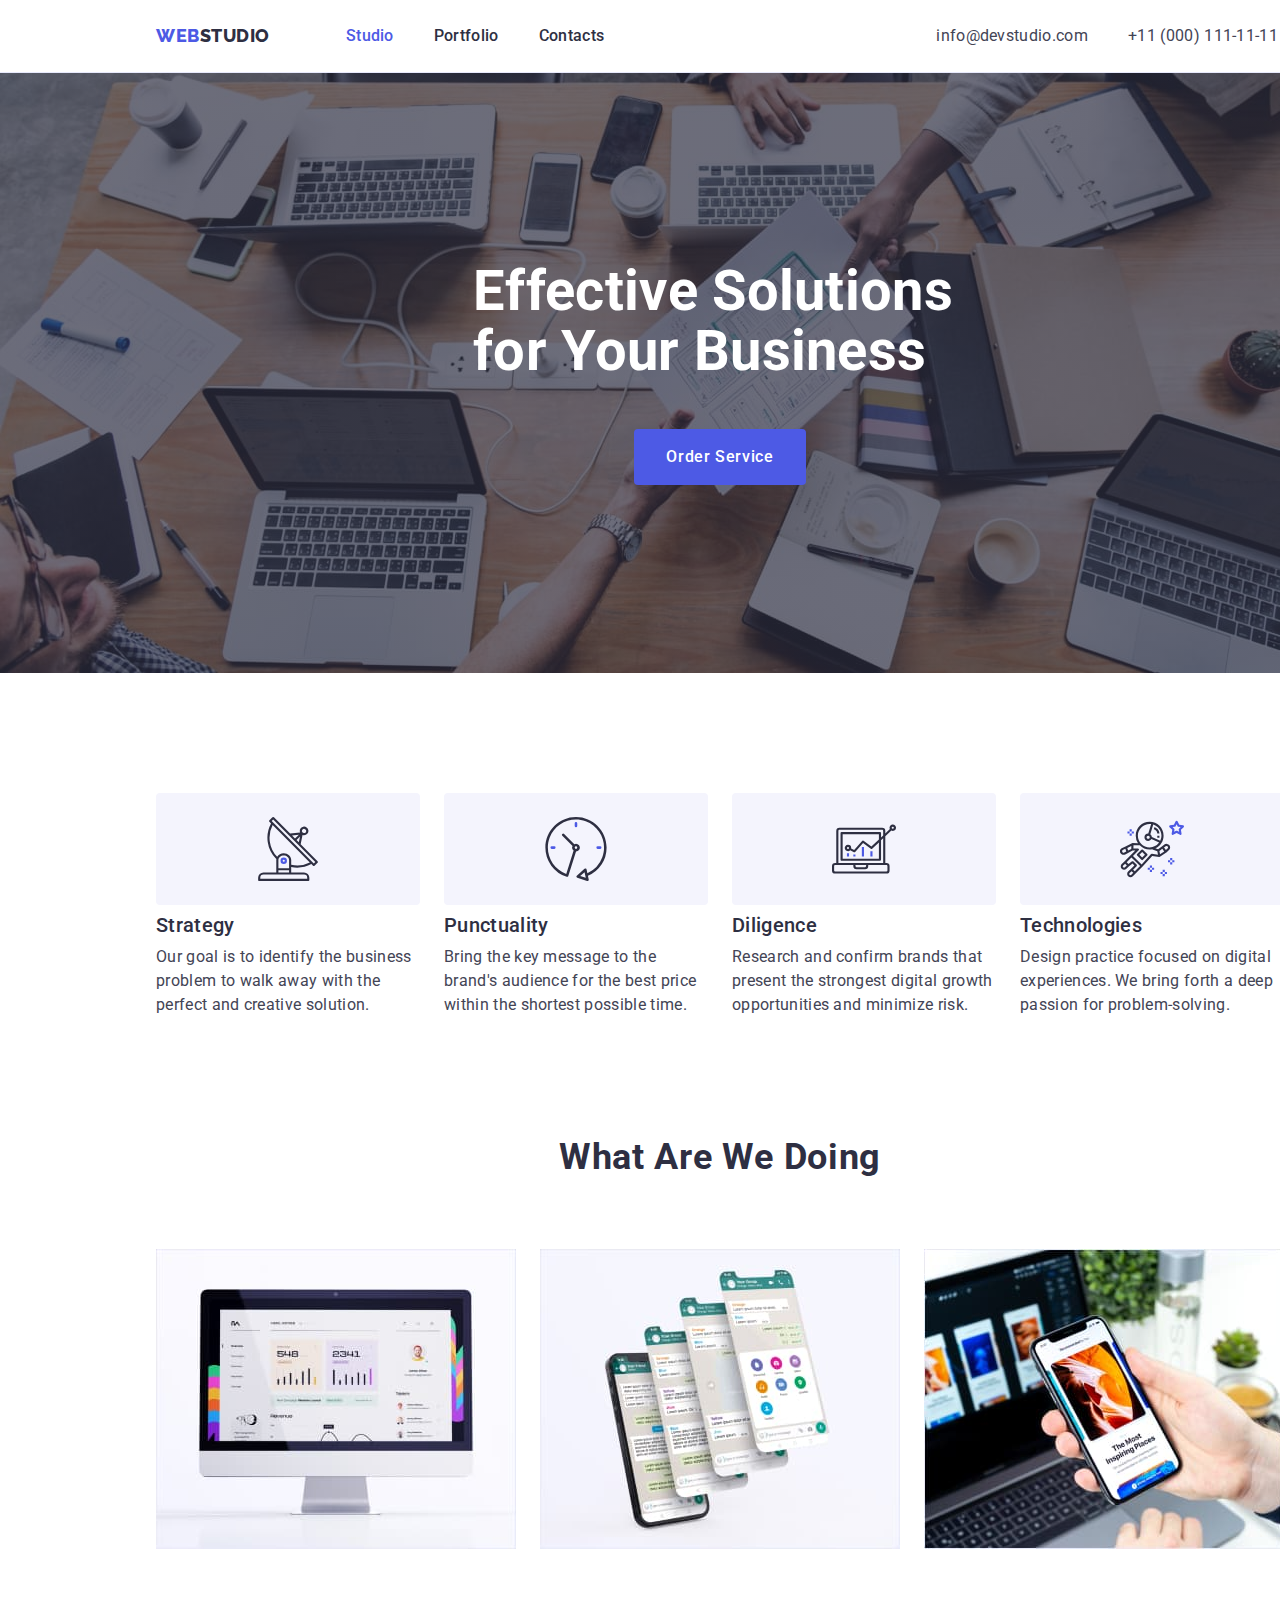
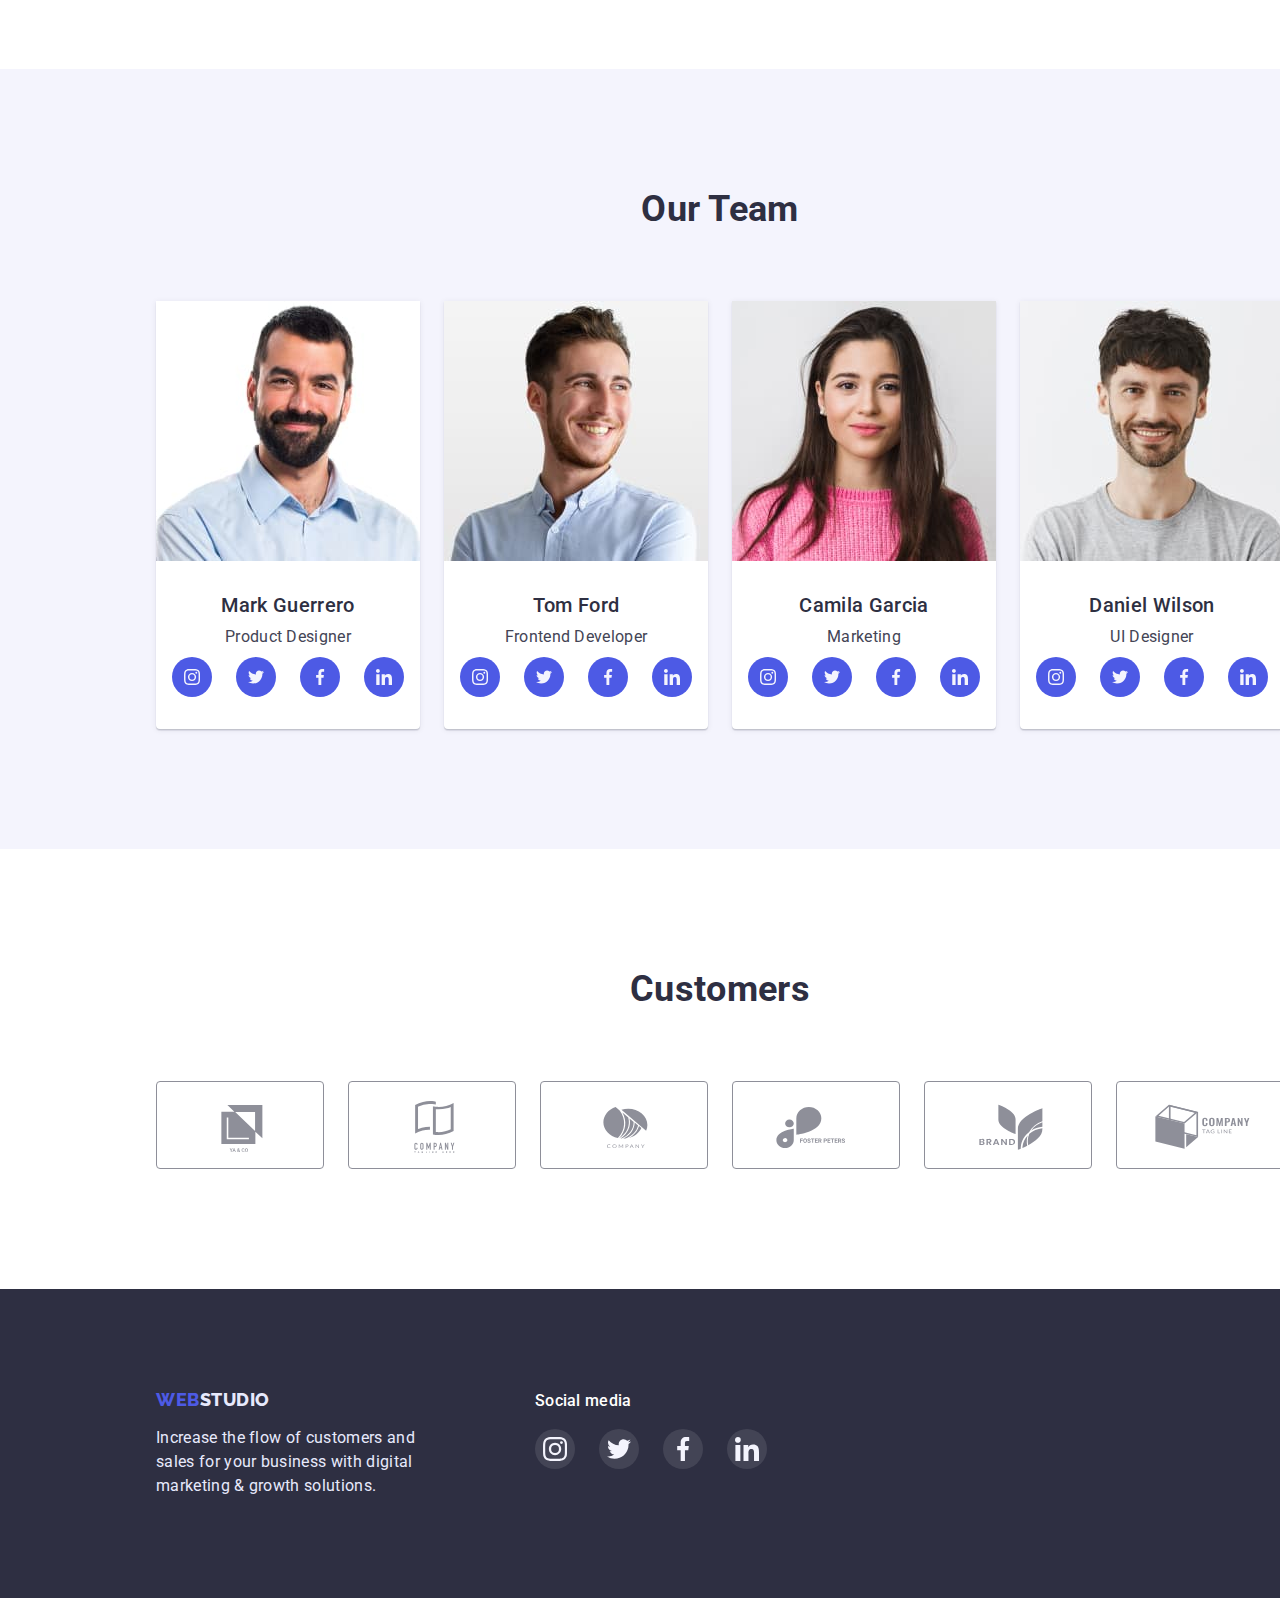
==== index.html @ d39ab7a0 "Initial commit" ====
<!DOCTYPE html>
<html lang="en">
  <head>
    <meta charset="UTF-8" />
    <meta http-equiv="X-UA-Compatible" content="IE=edge" />
    <meta name="viewport" content="width=device-width, initial-scale=1.0" />
    <!-- Normalizer -->
    <link
      rel="stylesheet"
      href="https://cdn.jsdelivr.net/npm/modern-normalize@1.1.0/modern-normalize.min.css"
    />
    <!-- Fonts -->
    <link rel="preconnect" href="https://fonts.googleapis.com" />
    <link rel="preconnect" href="https://fonts.gstatic.com" crossorigin />
    <link
      href="https://fonts.googleapis.com/css2?family=Raleway:wght@800&family=Roboto:wght@400;500;700;900&display=swap"
      rel="stylesheet"
    />
    <title>Web Studio</title>
    <!-- Custom styles -->
    <link rel="stylesheet" href="./css/styles.css" />
  </head>
  <body>
    <!-- Header Section -->
    <header class="header">
      <div class="header-container container">
        <nav class="header-nav">
          <a class="header-logo-link link" href="./index.html">
            <span class="logo-part">Web</span>Studio
          </a>
          <ul class="header-list list">
            <li class="header-item">
              <a class="header-link-1 link" href="./index.html">Studio</a>
            </li>
            <li class="header-item">
              <a class="header-link link" href="./portfolio.html">Portfolio</a>
            </li>
            <li class="header-item">
              <a class="header-link link" href="#">Contacts</a>
            </li>
          </ul>
        </nav>
        <address>
          <ul class="address-list list">
            <li>
              <a class="header-contact link" href="mailto:info@devstudio.com"
                >info@devstudio.com</a
              >
            </li>
            <li>
              <a class="header-contact-1 link" href="tel:++110001111111"
                >+11 (000) 111-11-11</a
              >
            </li>
          </ul>
        </address>
      </div>
    </header>
    <main>
      <!-- Hero Section -->
      <section class="hero-section">
        <div class="container">
          <h1 class="hero-title">Effective Solutions for Your Business</h1>
          <button class="hero-button" type="button">Order Service</button>
        </div>
      </section>
      <!-- Our advantages Section -->
      <section class="features-section section">
        <div class="features-container container">
          <h2 class="visually-hidden">Our Features</h2>
          <ul class="features-list list">
            <li class="list-item">
              <div class="features-icons-item">
                <svg class="features-icon" width="64" height="64">
                  <use href="./images/icons/icons.svg#antenna"></use>
                </svg>
              </div>
              <h3 class="features-title">Strategy</h3>
              <p class="features-desc">
                Our goal is to identify the business problem to walk away with
                the perfect and creative solution.
              </p>
            </li>
            <li class="list-item">
              <div class="features-icons-item">
                <svg class="features-icon" width="64" height="64">
                  <use href="./images/icons/icons.svg#clock"></use>
                </svg>
              </div>
              <h3 class="features-title">Punctuality</h3>
              <p class="features-desc">
                Bring the key message to the brand's audience for the best price
                within the shortest possible time.
              </p>
            </li>
            <li class="list-item">
              <div class="features-icons-item">
                <svg class="features-icon" width="64" height="64">
                  <use href="./images/icons/icons.svg#diagram"></use>
                </svg>
              </div>
              <h3 class="features-title">Diligence</h3>
              <p class="features-desc">
                Research and confirm brands that present the strongest digital
                growth opportunities and minimize risk.
              </p>
            </li>
            <li class="list-item">
              <div class="features-icons-item">
                <svg class="features-icon" width="64" height="64">
                  <use href="./images/icons/icons.svg#astronaut"></use>
                </svg>
              </div>
              <h3 class="features-title">Technologies</h3>
              <p class="features-desc">
                Design practice focused on digital experiences. We bring forth a
                deep passion for problem-solving.
              </p>
            </li>
          </ul>
        </div>
      </section>
      <!-- Our work Section -->
      <section class="work-section section">
        <div class="work-container container">
          <h2 class="work-section-title">What are we doing</h2>
          <ul class="work-list list">
            <li class="work-item">
              <img
                class="work-item-img"
                src="./images/index/ourwork/img1.jpg"
                alt="Computer"
                width="360"
                height="300"
              />
            </li>
            <li class="work-item">
              <img
                class="work-item-img"
                src="./images/index/ourwork/img2.jpg"
                alt="Opened WhatsApp"
                width="360"
                height="300"
              />
            </li>
            <li class="work-item">
              <img
                class="work-item-img"
                src="./images/index/ourwork/img3.jpg"
                alt="Smartphone"
                width="360"
                height="300"
              />
            </li>
          </ul>
        </div>
      </section>
      <!-- Our Team Section -->
      <section class="team-section section">
        <div class="team-container container">
          <h2 class="team-section-title">Our Team</h2>
          <ul class="team-list list">
            <li class="team-item">
              <img
                class="team-item-img"
                src="./images/index/ourteam/img1.jpg"
                alt="Mark Guerrero - Product Designer"
                width="264"
                height="260"
              />
              <h3 class="team-item-name">Mark Guerrero</h3>
              <p class="team-item-desc">Product Designer</p>
              <ul class="socials-list list">
                <li class="socials-item">
                  <a
                    class="socials-link link"
                    href="https://instagram.com"
                    target="_blank"
                    rel="noopener noreferrer"
                    aria-label="Instagram link"
                  >
                    <svg class="social-icon" width="16" height="16">
                      <use href="./images/icons/icons.svg#instagram"></use>
                    </svg>
                  </a>
                </li>
                <li class="socials-item">
                  <a
                    class="socials-link link"
                    href="https://twitter.com"
                    target="_blank"
                    rel="noopener noreferrer"
                    aria-label="Twitter link"
                  >
                    <svg class="socias-icon" width="16" height="16">
                      <use href="./images/icons/icons.svg#twitter"></use>
                    </svg>
                  </a>
                </li>
                <li class="socials-item">
                  <a
                    class="socials-link link"
                    href="https://facebook.com"
                    target="_blank"
                    rel="noopener noreferrer"
                    aria-label="Facebook link"
                  >
                    <svg class="social-icon" width="16" height="16">
                      <use href="./images/icons/icons.svg#facebook"></use>
                    </svg>
                  </a>
                </li>
                <li class="socials-item">
                  <a
                    class="socials-link link"
                    href="https://linkedin.com"
                    target="_blank"
                    rel="noopener noreferrer"
                    aria-label="Linkedin link"
                  >
                    <svg class="social-icon" width="16" height="16">
                      <use href="./images/icons/icons.svg#linkedin"></use>
                    </svg>
                  </a>
                </li>
              </ul>
            </li>
            <li class="team-item">
              <img
                class="team-item-img"
                src="./images/index/ourteam/img2.jpg"
                alt="Tom Ford - Frontend Developer"
                width="264"
                height="260"
              />
              <h3 class="team-item-name">Tom Ford</h3>
              <p class="team-item-desc">Frontend Developer</p>
              <ul class="socials-list list">
                <li class="socials-item">
                  <a
                    class="socials-link link"
                    href="https://instagram.com"
                    target="_blank"
                    rel="noopener noreferrer"
                    aria-label="Instagram link"
                  >
                    <svg class="social-icon" width="16" height="16">
                      <use href="./images/icons/icons.svg#instagram"></use>
                    </svg>
                  </a>
                </li>
                <li class="socials-item">
                  <a
                    class="socials-link link"
                    href="https://twitter.com"
                    target="_blank"
                    rel="noopener noreferrer"
                    aria-label="Twitter link"
                  >
                    <svg class="socias-icon" width="16" height="16">
                      <use href="./images/icons/icons.svg#twitter"></use>
                    </svg>
                  </a>
                </li>
                <li class="socials-item">
                  <a
                    class="socials-link link"
                    href="https://facebook.com"
                    target="_blank"
                    rel="noopener noreferrer"
                    aria-label="Facebook link"
                  >
                    <svg class="social-icon" width="16" height="16">
                      <use href="./images/icons/icons.svg#facebook"></use>
                    </svg>
                  </a>
                </li>
                <li class="socials-item">
                  <a
                    class="socials-link link"
                    href="https://linkedin.com"
                    target="_blank"
                    rel="noopener noreferrer"
                    aria-label="Linkedin link"
                  >
                    <svg class="social-icon" width="16" height="16">
                      <use href="./images/icons/icons.svg#linkedin"></use>
                    </svg>
                  </a>
                </li>
              </ul>
            </li>
            <li class="team-item">
              <img
                class="team-item-img"
                src="./images/index/ourteam/img3.jpg"
                alt="Camila Garcia - Marketing"
                width="264"
                height="260"
              />
              <h3 class="team-item-name">Camila Garcia</h3>
              <p class="team-item-desc">Marketing</p>
              <ul class="socials-list list">
                <li class="socials-item">
                  <a
                    class="socials-link link"
                    href="https://instagram.com"
                    target="_blank"
                    rel="noopener noreferrer"
                    aria-label="Instagram link"
                  >
                    <svg class="social-icon" width="16" height="16">
                      <use href="./images/icons/icons.svg#instagram"></use>
                    </svg>
                  </a>
                </li>
                <li class="socials-item">
                  <a
                    class="socials-link link"
                    href="https://twitter.com"
                    target="_blank"
                    rel="noopener noreferrer"
                    aria-label="Twitter link"
                  >
                    <svg class="socias-icon" width="16" height="16">
                      <use href="./images/icons/icons.svg#twitter"></use>
                    </svg>
                  </a>
                </li>
                <li class="socials-item">
                  <a
                    class="socials-link link"
                    href="https://facebook.com"
                    target="_blank"
                    rel="noopener noreferrer"
                    aria-label="Facebook link"
                  >
                    <svg class="social-icon" width="16" height="16">
                      <use href="./images/icons/icons.svg#facebook"></use>
                    </svg>
                  </a>
                </li>
                <li class="socials-item">
                  <a
                    class="socials-link link"
                    href="https://linkedin.com"
                    target="_blank"
                    rel="noopener noreferrer"
                    aria-label="Linkedin link"
                  >
                    <svg class="social-icon" width="16" height="16">
                      <use href="./images/icons/icons.svg#linkedin"></use>
                    </svg>
                  </a>
                </li>
              </ul>
            </li>
            <li class="team-item">
              <img
                class="team-item-img"
                src="./images/index/ourteam/img4.jpg"
                alt="Daniel Wilson - UI Designer"
                width="264"
                height="260"
              />
              <h3 class="team-item-name">Daniel Wilson</h3>
              <p class="team-item-desc">UI Designer</p>
              <ul class="socials-list list">
                <li class="socials-item">
                  <a
                    class="socials-link link"
                    href="https://instagram.com"
                    target="_blank"
                    rel="noopener noreferrer"
                    aria-label="Instagram link"
                  >
                    <svg class="social-icon" width="16" height="16">
                      <use href="./images/icons/icons.svg#instagram"></use>
                    </svg>
                  </a>
                </li>
                <li class="socials-item">
                  <a
                    class="socials-link link"
                    href="https://twitter.com"
                    target="_blank"
                    rel="noopener noreferrer"
                    aria-label="Twitter link"
                  >
                    <svg class="socias-icon" width="16" height="16">
                      <use href="./images/icons/icons.svg#twitter"></use>
                    </svg>
                  </a>
                </li>
                <li class="socials-item">
                  <a
                    class="socials-link link"
                    href="https://facebook.com"
                    target="_blank"
                    rel="noopener noreferrer"
                    aria-label="Facebook link"
                  >
                    <svg class="social-icon" width="16" height="16">
                      <use href="./images/icons/icons.svg#facebook"></use>
                    </svg>
                  </a>
                </li>
                <li class="socials-item">
                  <a
                    class="socials-link link"
                    href="https://linkedin.com"
                    target="_blank"
                    rel="noopener noreferrer"
                    aria-label="Linkedin link"
                  >
                    <svg class="social-icon" width="16" height="16">
                      <use href="./images/icons/icons.svg#linkedin"></use>
                    </svg>
                  </a>
                </li>
              </ul>
            </li>
          </ul>
        </div>
      </section>
      <!-- Our Customers -->
      <section class="customer-section section">
        <h2 class="customer-section-title">Customers</h2>
        <ul class="customer-list list">
          <li class="customer-item">
            <a class="customer-link link" href="./portfolio.html">
              <svg class="customer-icon" width="104" height="56">
                <use href="./images/icons/icons.svg#company1"></use>
              </svg>
            </a>
          </li>
          <li class="customer-item">
            <a class="customer-link link" href="">
              <svg class="customer-icon" width="104" height="56">
                <use href="./images/icons/icons.svg#company2"></use>
              </svg>
            </a>
          </li>
          <li class="customer-item">
            <a class="customer-link link" href="">
              <svg class="customer-icon" width="104" height="56">
                <use href="./images/icons/icons.svg#company3"></use>
              </svg>
            </a>
          </li>
          <li class="customer-item">
            <a class="customer-link link" href="">
              <svg class="customer-icon" width="104" height="56">
                <use href="./images/icons/icons.svg#company4"></use>
              </svg>
            </a>
          </li>
          <li class="customer-item">
            <a class="customer-link link" href="">
              <svg class="customer-icon" width="104" height="56">
                <use href="./images/icons/icons.svg#company5"></use>
              </svg>
            </a>
          </li>
          <li class="customer-item">
            <a class="customer-link link" href="">
              <svg class="customer-icon" width="104" height="56">
                <use href="./images/icons/icons.svg#company6"></use>
              </svg>
            </a>
          </li>
        </ul>
      </section>
    </main>
    <!-- Footer Section -->
    <footer class="footer">
      <div class="footer-container container">
        <div class="footer-left">
          <a class="footer-logo-link link" href="./index.html"
            ><span class="logo-part-1">Web</span>Studio</a
          >
          <p class="footer-desc">
            Increase the flow of customers and <br />
            sales for your business with digital <br />
            marketing & growth solutions.
          </p>
        </div>
        <div class="footer-right">
          <p class="right-title">Social media</p>
          <ul class="footer-list list">
            <li class="footer-item">
              <a
                class="footer-link link"
                href="https://instagram.com"
                target="_blank"
                rel="noopener noreferrer"
                aria-label="Instagram link"
              >
                <svg class="footer-icon" width="24" height="24">
                  <use href="./images/icons/icons.svg#instagram"></use>
                </svg>
              </a>
            </li>
            <li class="footer-item">
              <a
                class="footer-link link"
                href="https://twitter.com"
                target="_blank"
                rel="noopener noreferrer"
                aria-label="Twitter link"
              >
                <svg class="footer-icon" width="24" height="24">
                  <use href="./images/icons/icons.svg#twitter"></use>
                </svg>
              </a>
            </li>
            <li class="footer-item">
              <a
                class="footer-link link"
                href="https://facebook.com"
                target="_blank"
                rel="noopener noreferrer"
                aria-label="Facebook link"
              >
                <svg class="footer-icon" width="24" height="24">
                  <use href="./images/icons/icons.svg#facebook"></use>
                </svg>
              </a>
            </li>
            <li class="footer-item">
              <a
                class="footer-link link"
                href="https://linkedin.com"
                target="_blank"
                rel="noopener noreferrer"
                aria-label="Linkedin link"
              >
                <svg class="footer-icon" width="24" height="24">
                  <use href="./images/icons/icons.svg#linkedin"></use>
                </svg>
              </a>
            </li>
          </ul>
        </div>
      </div>
    </footer>
  </body>
</html>
---- css/styles.css ----
:root {
  /* Fonts */
  --primary-fonts: "Roboto";
  --secondary-fonts: "Raleway";
  /* Text colors */
  --primary-txt-cl: #2e2f42;
  --secondary-txt-cl: #434455;
  --accent-txt-cl: #4d5ae5;
  --light-txt-cl: #ffffff;
  --third-txt-cl: #e7e9fc;
  --hover-txt-cl: #404bbf;

  /* BG colors */
  --primary-bg-cl: #2e2f42;
  --accent-bg-cl: #404bbf;
  --secondary-bg-cl: #f4f4fd;
  --light-bg-cl: #ffffff;
  --third-bg-cl: #e7e9fc;
  --btn-bg-cl: #4d5ae5;
  --hero-bg-cl: rgba(46, 47, 66, 0.7);
  --company-bg-cl: #e5e5e5;
  --foot-soc-cl: rgba(255, 255, 255, 0.1);
  /* Others */
  --company-fl-cl: #8e8f99;
  --footer-bg-hov-cl: #31d0aa;
}

h1,
h2,
h3,
h4,
h5,
h6,
p {
  margin: 0;
}

/* Container */
.container {
  width: 1158px;
  padding-left: 15px;
  padding-right: 15px;
  margin-left: auto;
  margin-right: auto;
}

body {
  font-family: "Roboto", sans-serif;
  font-size: 16px;
  line-height: calc(24 / 16);
  letter-spacing: 0.02em;
  color: var(--primary-txt-cl);
  width: 1440px;
  margin-left: auto;
  margin-right: auto;
}

img {
  display: block;
}

button {
  cursor: pointer;
}
/* Reset Link Styles */
.link {
  text-decoration: none;
  font-style: normal;
  color: currentColor;
  display: block;
}
/* Reset List Styles */
.list {
  list-style-type: none;
  margin: 0;
  padding: 0;
}
/* Section */
.section {
  padding-top: 120px;
  padding-bottom: 120px;
}
.visually-hidden {
  position: absolute;
  width: 1px;
  height: 1px;
  margin: -1px;
  border: 0;
  padding: 0;

  white-space: nowrap;
  clip-path: inset(100%);
  clip: rect(0 0 0 0);
  overflow: hidden;
}
/* Header */
.header {
  border-bottom: 1px solid #e7e9fc;
  padding-top: 24px;
  padding-bottom: 24px;
}
.header-nav {
  display: flex;
  margin-right: 332px;
}
.header-logo-link {
  font-family: "Raleway";
  font-weight: 800;
  font-size: 18px;
  line-height: calc(24 / 18);
  letter-spacing: 0.03em;
  text-transform: uppercase;
  margin-right: 76px;
}
.logo-part {
  color: var(--accent-txt-cl);
}
.header-list {
  display: flex;
  gap: 40px;
}
.header-item {
}
.header-link {
  font-weight: 500;
  color: var(--primary-txt-cl);
}
.header-link-1 {
  font-weight: 500;
  color: var(--accent-txt-cl);
}
.header-link:hover,
.header-link:focus,
.header-link-1:hover,
.header-link-1:focus {
  color: var(--hover-txt-cl);
}
.header-link,
.header-link-1,
.header-contact,
.header-contact-1 {
  display: block;
}
.address-list {
  display: flex;
  gap: 40px;
}
.header-contact {
  color: var(--secondary-txt-cl);
}
.header-contact-1 {
  color: var(--secondary-txt-cl);
}
.header-contact:hover,
.header-contact:focus,
.header-contact-1:hover,
.header-contact-1:focus {
  color: var(--accent-bg-cl);
}

.header-container {
  display: flex;
  align-items: center;
}

/* Hero */
.hero-section {
  color: var(--light-txt-cl);
  padding-bottom: 188px;
  padding-top: 188px;
  max-width: 1440px;
  height: 600px;
  margin-left: auto;
  margin-right: auto;
  background-image: linear-gradient(
      to right,
      rgba(46, 47, 66, 0.7),
      rgba(46, 47, 66, 0.7)
    ),
    url(../images/index/hero/hero-bcg1.jpg);
  background-color: var(--primary-bg-cl);
  background-position: center;
  background-size: cover;
  background-repeat: no-repeat;
}

.hero-title {
  font-size: 56px;
  line-height: calc(60 / 56);
  width: 494px;
  margin: auto;
  margin-bottom: 48px;
}
.hero-button {
  cursor: pointer;
  font-family: inherit;
  font-weight: 500;
  font-size: 16px;
  line-height: calc(24 / 16);
  letter-spacing: 0.04em;
  color: var(--light-txt-cl);
  background-color: var(--btn-bg-cl);
  border: 0;
  border-radius: 4px;
  padding: 16px 32px;
  display: block;
  margin-right: auto;
  margin-left: auto;
}
.hero-button:hover,
.hero-button:focus {
  background-color: var(--accent-bg-cl);
}

/* Our advantages */
.features-section {
}
.features-container {
}
.features-list {
  display: flex;
  gap: 24px;
}
.list-item {
  width: 264px;
}
.features-title {
  font-weight: 500;
  font-size: 20px;
  line-height: calc(24 / 20);
  margin-bottom: 8px;
}
.features-desc {
  font-weight: 400;
  font-size: 16px;
  line-height: calc(24 / 16);
  color: var(--secondary-txt-cl);
}

.features-icons-item {
  width: 264px;
  height: 112px;
  border-radius: 4px;
  background-color: var(--secondary-bg-cl);
  background-repeat: no-repeat;
  background-position: center;
  padding: 24px 100px;
  margin-bottom: 8px;
}
.features-icon {
}
/* Our work */
.work-section {
  padding-top: 0px;
}
.work-section-title {
  font-weight: 700;
  font-size: 36px;
  line-height: calc(40 / 36);
  letter-spacing: 0.02em;
  text-transform: capitalize;
  color: var(--primary-txt-cl);
  margin-bottom: 72px;
  display: flex;
  justify-content: center;
}
.work-container {
}
.work-list {
  display: flex;
  flex-wrap: wrap;
  gap: 24px;
}
.work-item {
  width: calc((100% - 24px * 2) / 3);
}
.work-item-img {
}

/* Our Team */
.team-section {
  background-color: var(--secondary-bg-cl);
  padding-bottom: 120px;
  padding-top: 120px;
}
.team-section-title {
  font-weight: 700;
  font-size: 36px;
  line-height: calc(40 / 36);
  text-transform: capitalize;
  color: var(--primary-txt-cl);
  display: flex;
  justify-content: center;
  margin-bottom: 72px;
}

.team-list {
  display: flex;
  flex-wrap: wrap;
  gap: 24px;
}
.team-item {
  background-color: var(--light-bg-cl);
  box-shadow: 0px 1px 6px rgba(46, 47, 66, 0.08),
    0px 1px 1px rgba(46, 47, 66, 0.16), 0px 2px 1px rgba(46, 47, 66, 0.08);
  border-radius: 0px 0px 4px 4px;
  padding-bottom: 32px;
  width: calc((100% - 24px * 3) / 4);
}

.team-item-img {
  margin-bottom: 32px;
}
.team-item-name {
  font-weight: 500;
  font-size: 20px;
  line-height: calc(24 / 20);
  color: var(--primary-txt-cl);
  margin-bottom: 8px;
  display: flex;
  justify-content: center;
}
.team-item-desc {
  color: var(--secondary-txt-cl);
  display: flex;
  justify-content: center;
  margin-bottom: 8px;
}
.socials-list {
  display: flex;
  align-items: center;
  justify-content: center;
  gap: 24px;
}
.socials-item {
}
.socials-link {
  display: flex;
  align-items: center;
  justify-content: center;
  background-color: var(--btn-bg-cl);
  fill: #f4f4fd;
  width: 40px;
  height: 40px;
  border-radius: 50%;
}
.socials-link:hover,
.socials-link:focus {
  background-color: var(--accent-bg-cl);
}
.socials-icon {
}
/* Customers */
.customer-section-title {
  font-weight: 700;
  font-size: 36px;
  line-height: calc(40 / 36);
  text-transform: capitalize;
  color: var(--primary-txt-cl);
  display: flex;
  justify-content: center;
  margin-bottom: 72px;
}
.customer-list {
  display: flex;
  justify-content: center;
  align-items: center;
  gap: 24px;
}
.customer-item {
}
.customer-link {
  width: 168px;
  height: 88px;
  border: 1px solid #8e8f99;
  border-radius: 4px;
  fill: var(--company-fl-cl);
  background-repeat: no-repeat;
  background-position: center;
  background-size: 104px 56px;
  padding: 16px 32px;
}
.customer-link:hover,
.customer-link:focus {
  fill: var(--accent-bg-cl);
  border: 1px solid #404bbf;
}
/* Footer */
.footer {
  background-color: var(--primary-bg-cl);
  padding-top: 100px;
  padding-bottom: 100px;
}
.footer-container {
  display: flex;
  align-items: baseline;
}
.footer-left {
  display: flex;
  flex-direction: column;
  color: var(--third-txt-cl);
  margin-right: 120px;
}
.footer-right {
  display: flex;
  flex-direction: column;
}
.footer-logo-link {
  font-family: "Raleway";
  font-weight: 800;
  font-size: 18px;
  line-height: calc(21 / 18);
  letter-spacing: 0.03em;
  text-transform: uppercase;
  margin-bottom: 16px;
}
.logo-part-1 {
  color: var(--accent-txt-cl);
}
.footer-desc {
}

.right-title {
  font-weight: 500;
  font-size: 16px;
  color: #ffffff;
  margin-bottom: 16px;
}
.footer-list {
  display: flex;
  align-items: center;
  gap: 24px;
}
.footer-item {
}
.footer-link {
  display: flex;
  align-items: center;
  justify-content: center;
  background-color: var(--foot-soc-cl);
  fill: #f4f4fd;
  width: 40px;
  height: 40px;
  border-radius: 50%;
}
.footer-link:hover,
.footer-link:focus {
  background-color: var(--footer-bg-hov-cl);
}
.footer-icon {
}

/* PORTFOLIO Styles */

/* Filter Section */
.filter-section {
  padding-bottom: 120px;
  padding-top: 96px;
}
.filter-list {
  margin-bottom: 72px;
  display: flex;
  justify-content: center;
  gap: 24px;
}
.filter-item {
}
.filter-btn {
  cursor: pointer;
  font-family: inherit;
  font-weight: 500;
  font-size: 16px;
  line-height: calc(24 / 16);
  letter-spacing: 0.04em;
  color: var(--accent-txt-cl);
  background-color: var(--secondary-bg-cl);
  padding: 12px 24px;
  border: 1px solid #e7e9fc;
  border-radius: 4px;
  display: block;
}

.filter-btn:hover,
.filter-btn:focus {
  background-color: var(--accent-bg-cl);
  color: var(--light-txt-cl);
  border: 1px solid #404bbf;
  box-shadow: 0px 3px 1px rgba(0, 0, 0, 0.1), 0px 2px 1px rgba(0, 0, 0, 0.08),
    0px 2px 2px rgba(0, 0, 0, 0.12);
}

/* Content Section */
.content-section {
}
.content-container {
}
.content-list {
  display: flex;
  flex-wrap: wrap;
  gap: 48px 24px;
}

.content-item {
  width: calc((100% - 24px * 2) / 3);
  box-shadow: 0px 1px 6px rgba(46, 47, 66, 0.08);
}
.content-link:hover,
.content-link:focus {
  box-shadow: 0px 1px 6px rgba(46, 47, 66, 0.08),
    0px 1px 1px rgba(46, 47, 66, 0.16), 0px 2px 1px rgba(46, 47, 66, 0.08);
}
.content-item-name {
  font-weight: 500;
  font-size: 20px;
  line-height: calc(24 / 20);
  margin-bottom: 8px;
}
.content-item-desc {
  color: var(--secondary-txt-cl);
}
.text-container {
  border-left: 1px solid #e7e9fc;
  border-bottom: 1px solid #e7e9fc;
  border-right: 1px solid #e7e9fc;
  padding: 32px 0px 32px 16px;
}
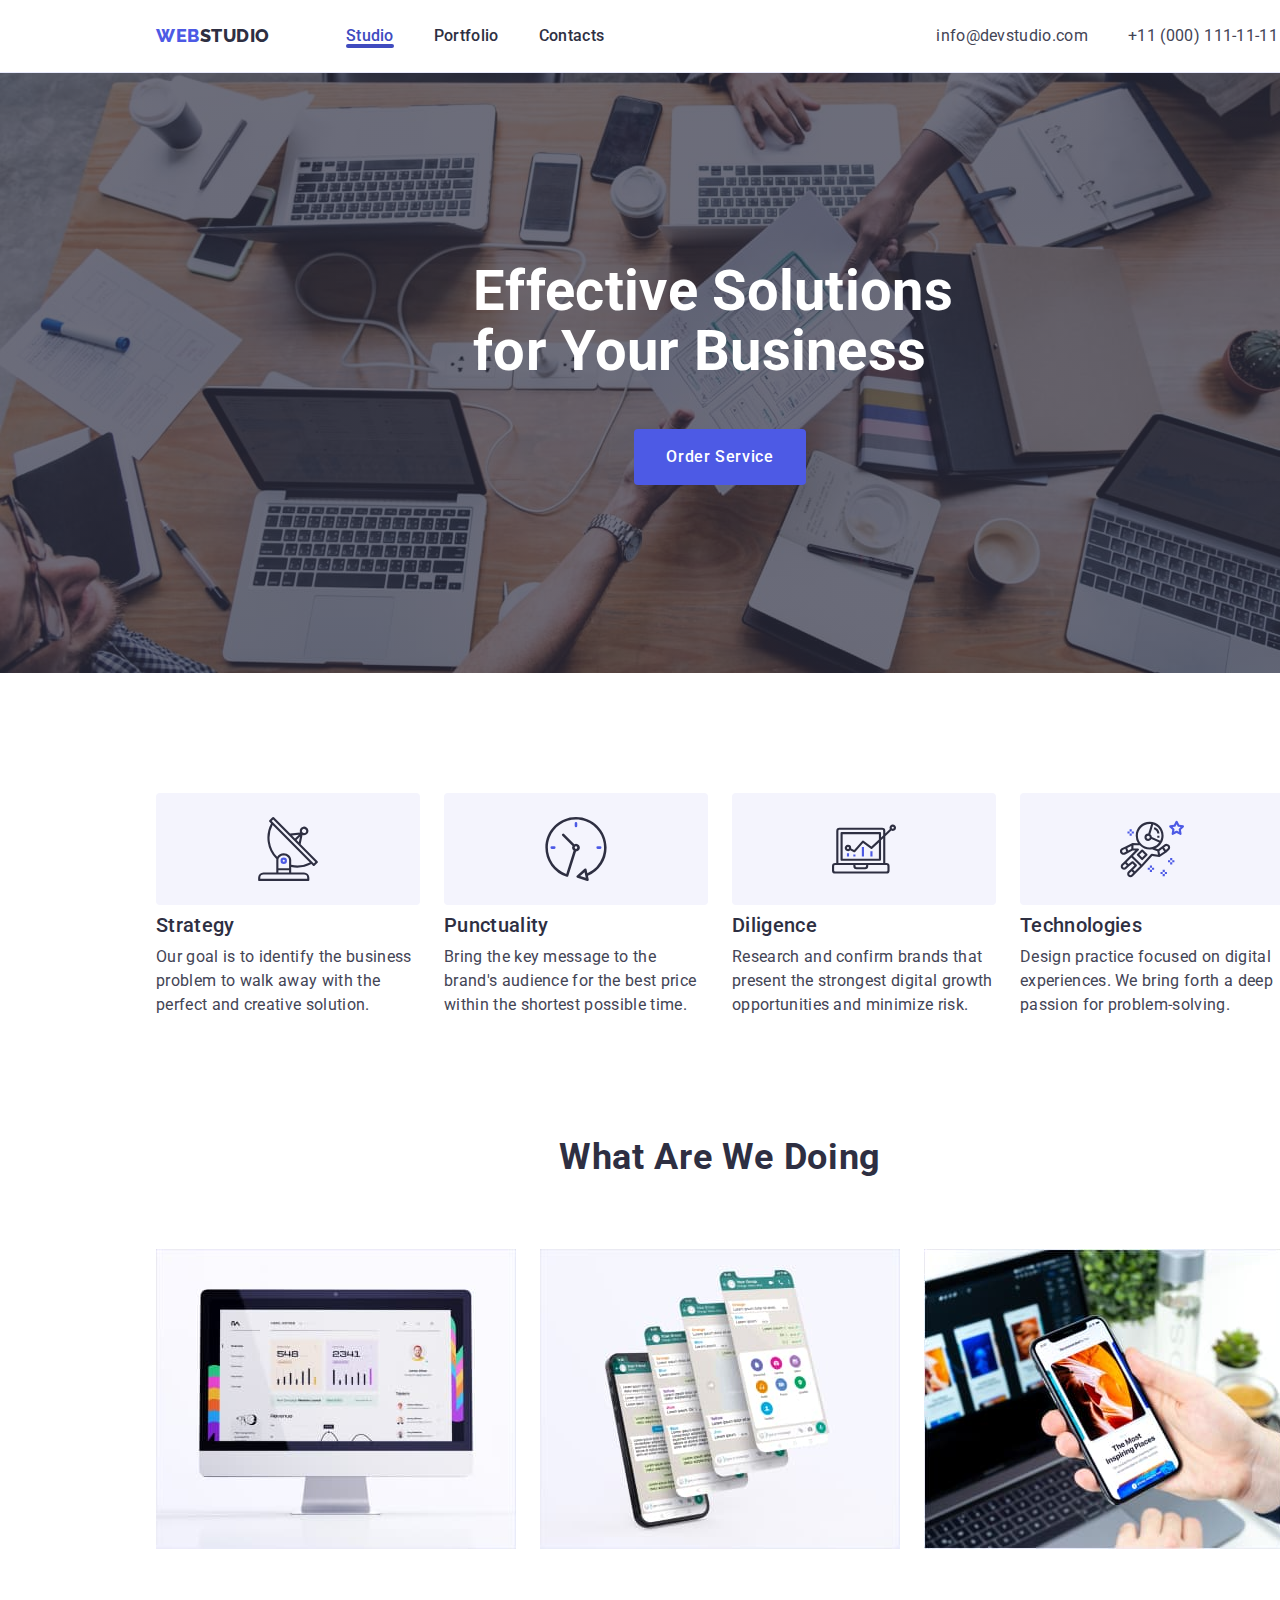
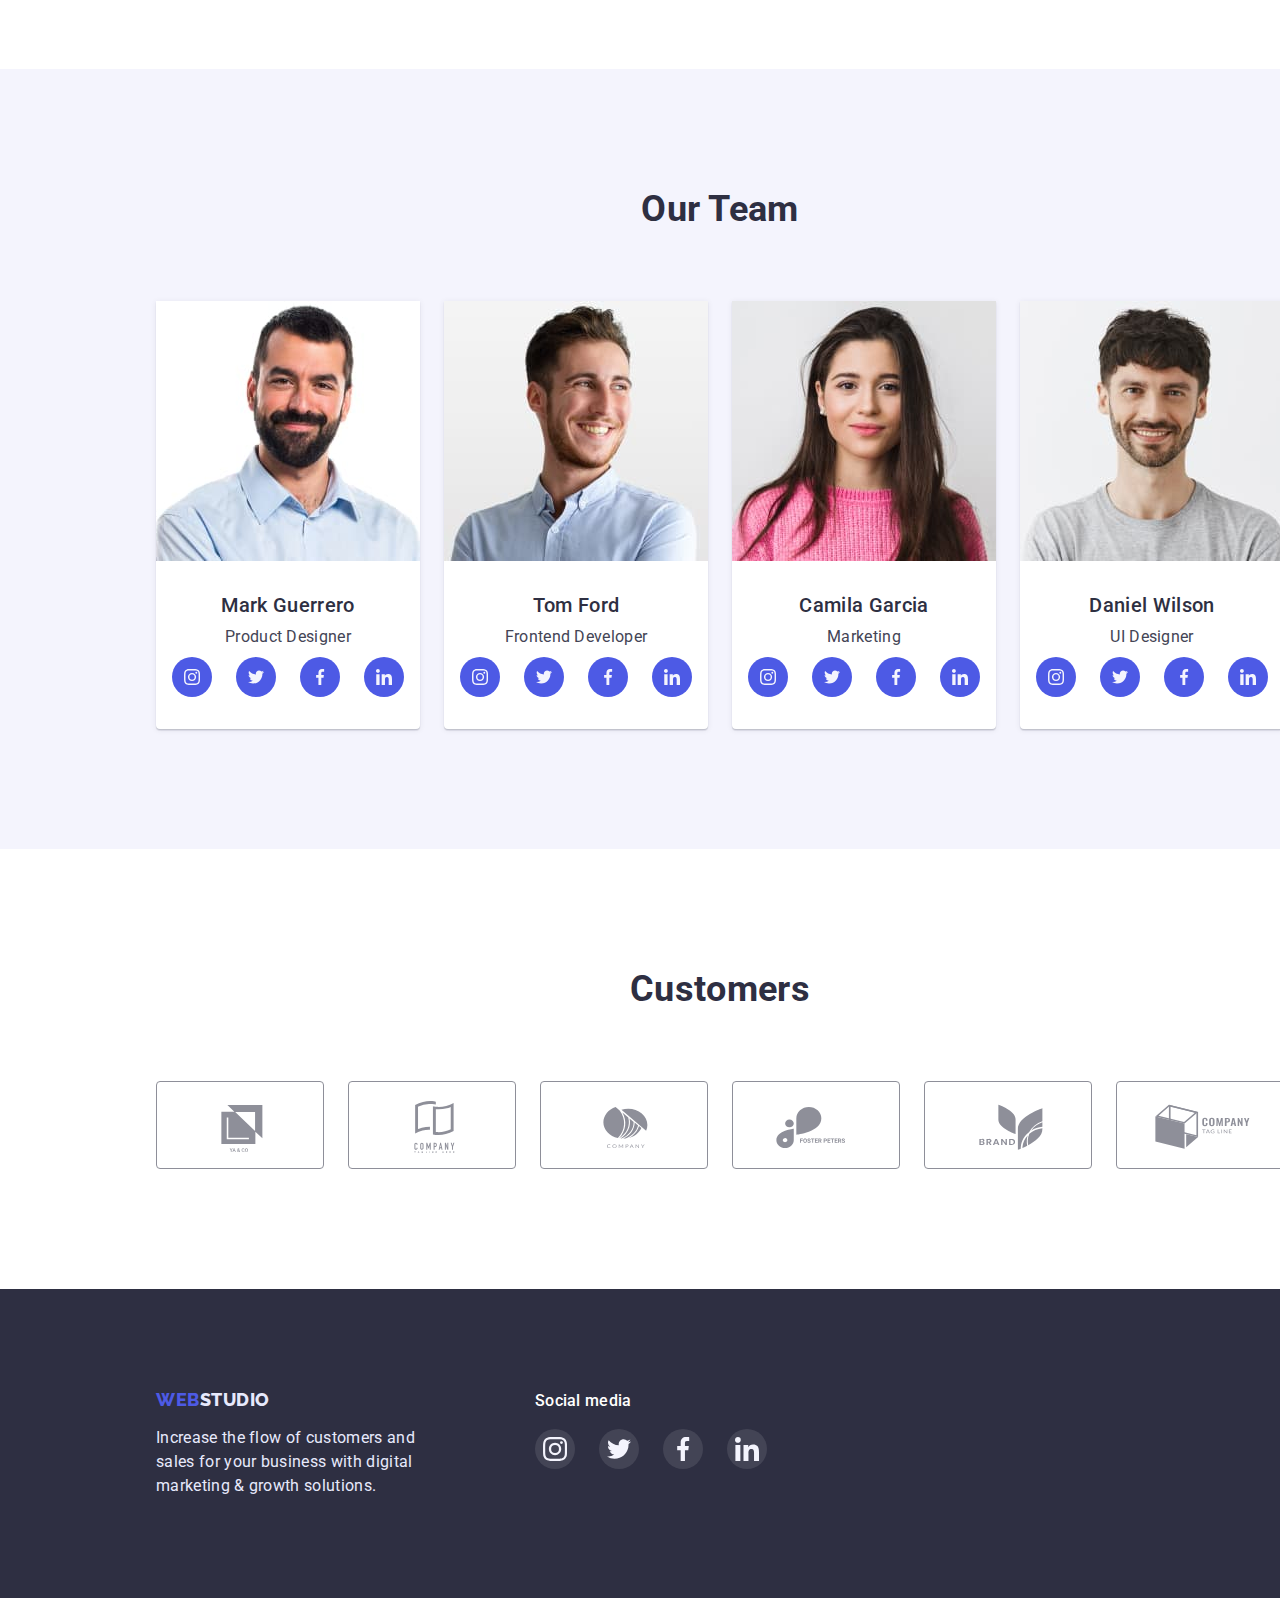
==== commit 3333348d: "Update index.html" ====
--- a/index.html
+++ b/index.html
@@ -30,7 +30,7 @@
           </a>
           <ul class="header-list list">
             <li class="header-item">
-              <a class="header-link-1 link" href="./index.html">Studio</a>
+              <a class="header-link link current" href="./index.html">Studio</a>
             </li>
             <li class="header-item">
               <a class="header-link link" href="./portfolio.html">Portfolio</a>
--- a/css/styles.css
+++ b/css/styles.css
@@ -94,6 +94,10 @@
   overflow: hidden;
 }
 /* Header */
+.header-container {
+  display: flex;
+  align-items: center;
+}
 .header {
   border-bottom: 1px solid #e7e9fc;
   padding-top: 24px;
@@ -124,19 +128,13 @@
 .header-link {
   font-weight: 500;
   color: var(--primary-txt-cl);
-}
-.header-link-1 {
-  font-weight: 500;
-  color: var(--accent-txt-cl);
+  position: relative;
 }
 .header-link:hover,
-.header-link:focus,
-.header-link-1:hover,
-.header-link-1:focus {
+.header-link:focus {
   color: var(--hover-txt-cl);
 }
 .header-link,
-.header-link-1,
 .header-contact,
 .header-contact-1 {
   display: block;
@@ -157,12 +155,19 @@
 .header-contact-1:focus {
   color: var(--accent-bg-cl);
 }
-
-.header-container {
-  display: flex;
-  align-items: center;
-}
-
+.header-link.current {
+  color: var(--hover-txt-cl);
+}
+.header-link.current::after {
+  content: "";
+  position: absolute;
+  bottom: 0;
+  display: block;
+  width: 100%;
+  height: 4px;
+  border-radius: 4px;
+  background-color: var(--accent-bg-cl);
+}
 /* Hero */
 .hero-section {
   color: var(--light-txt-cl);
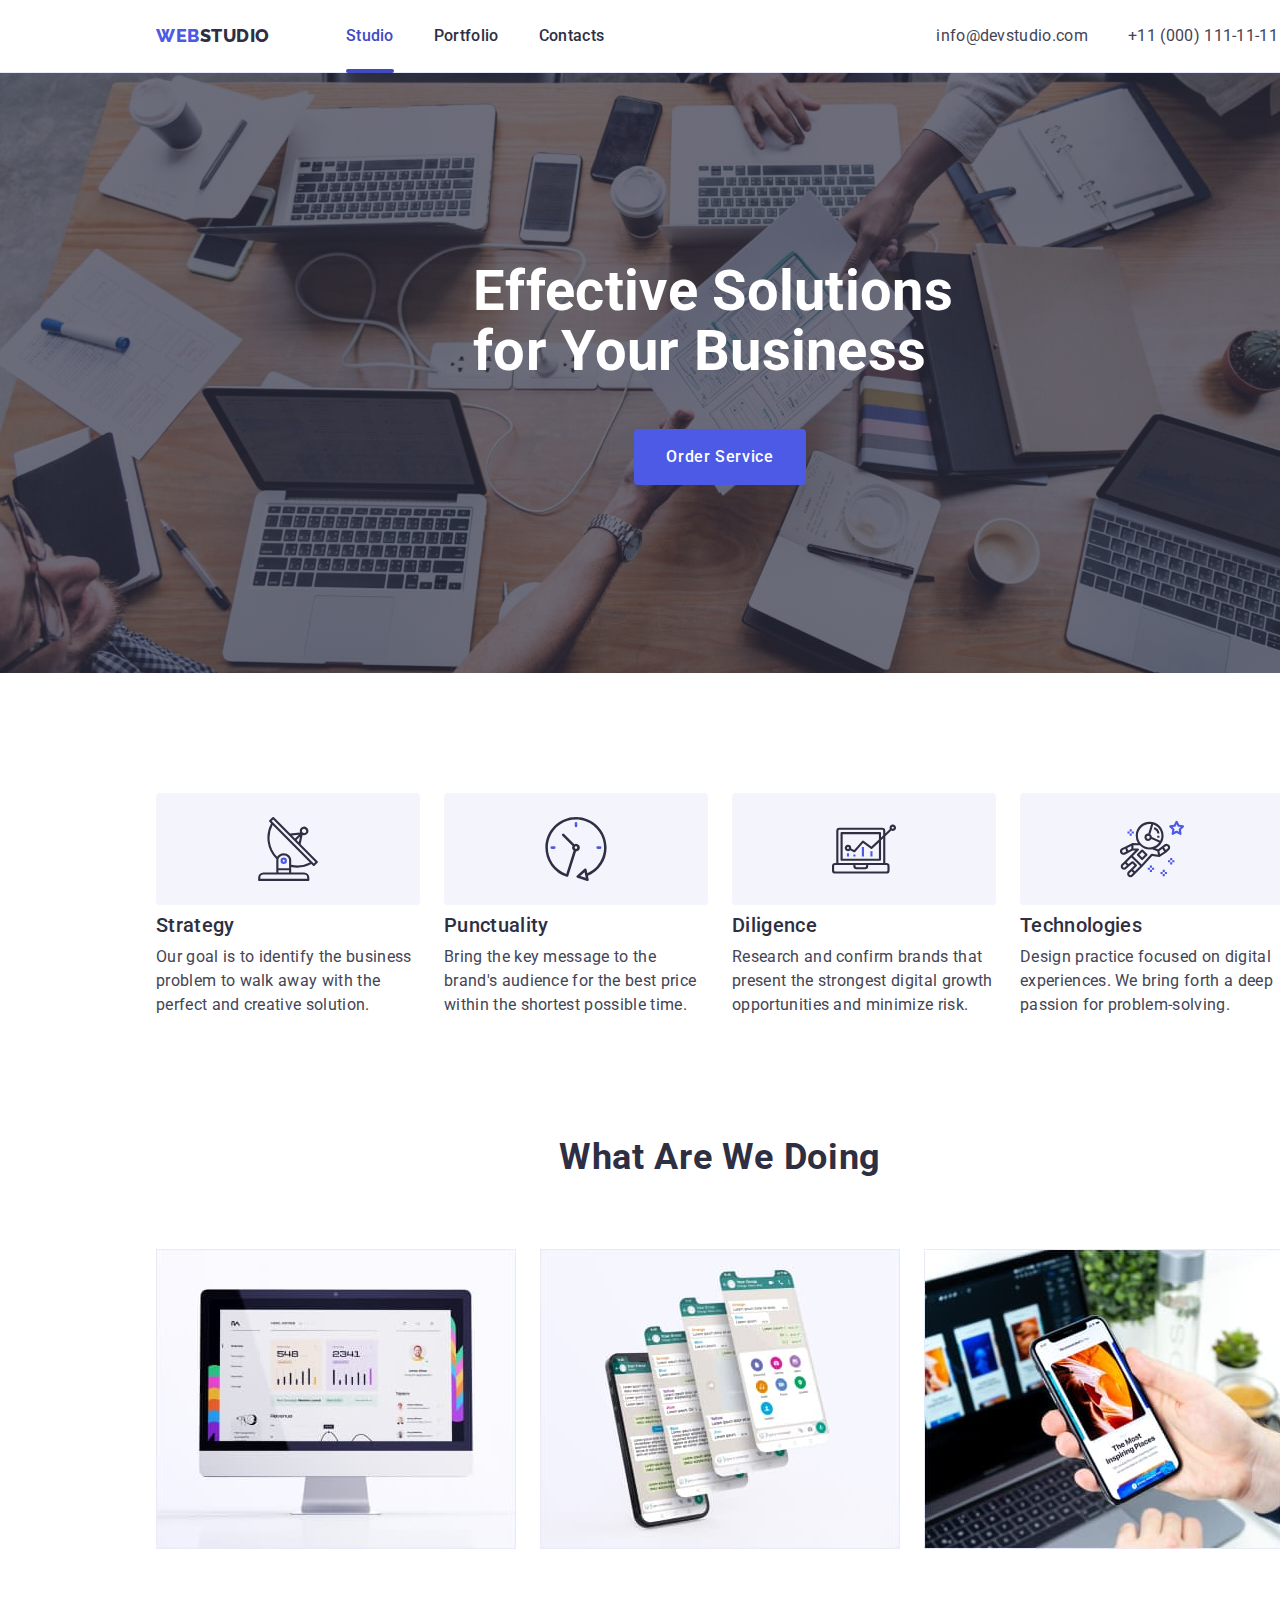
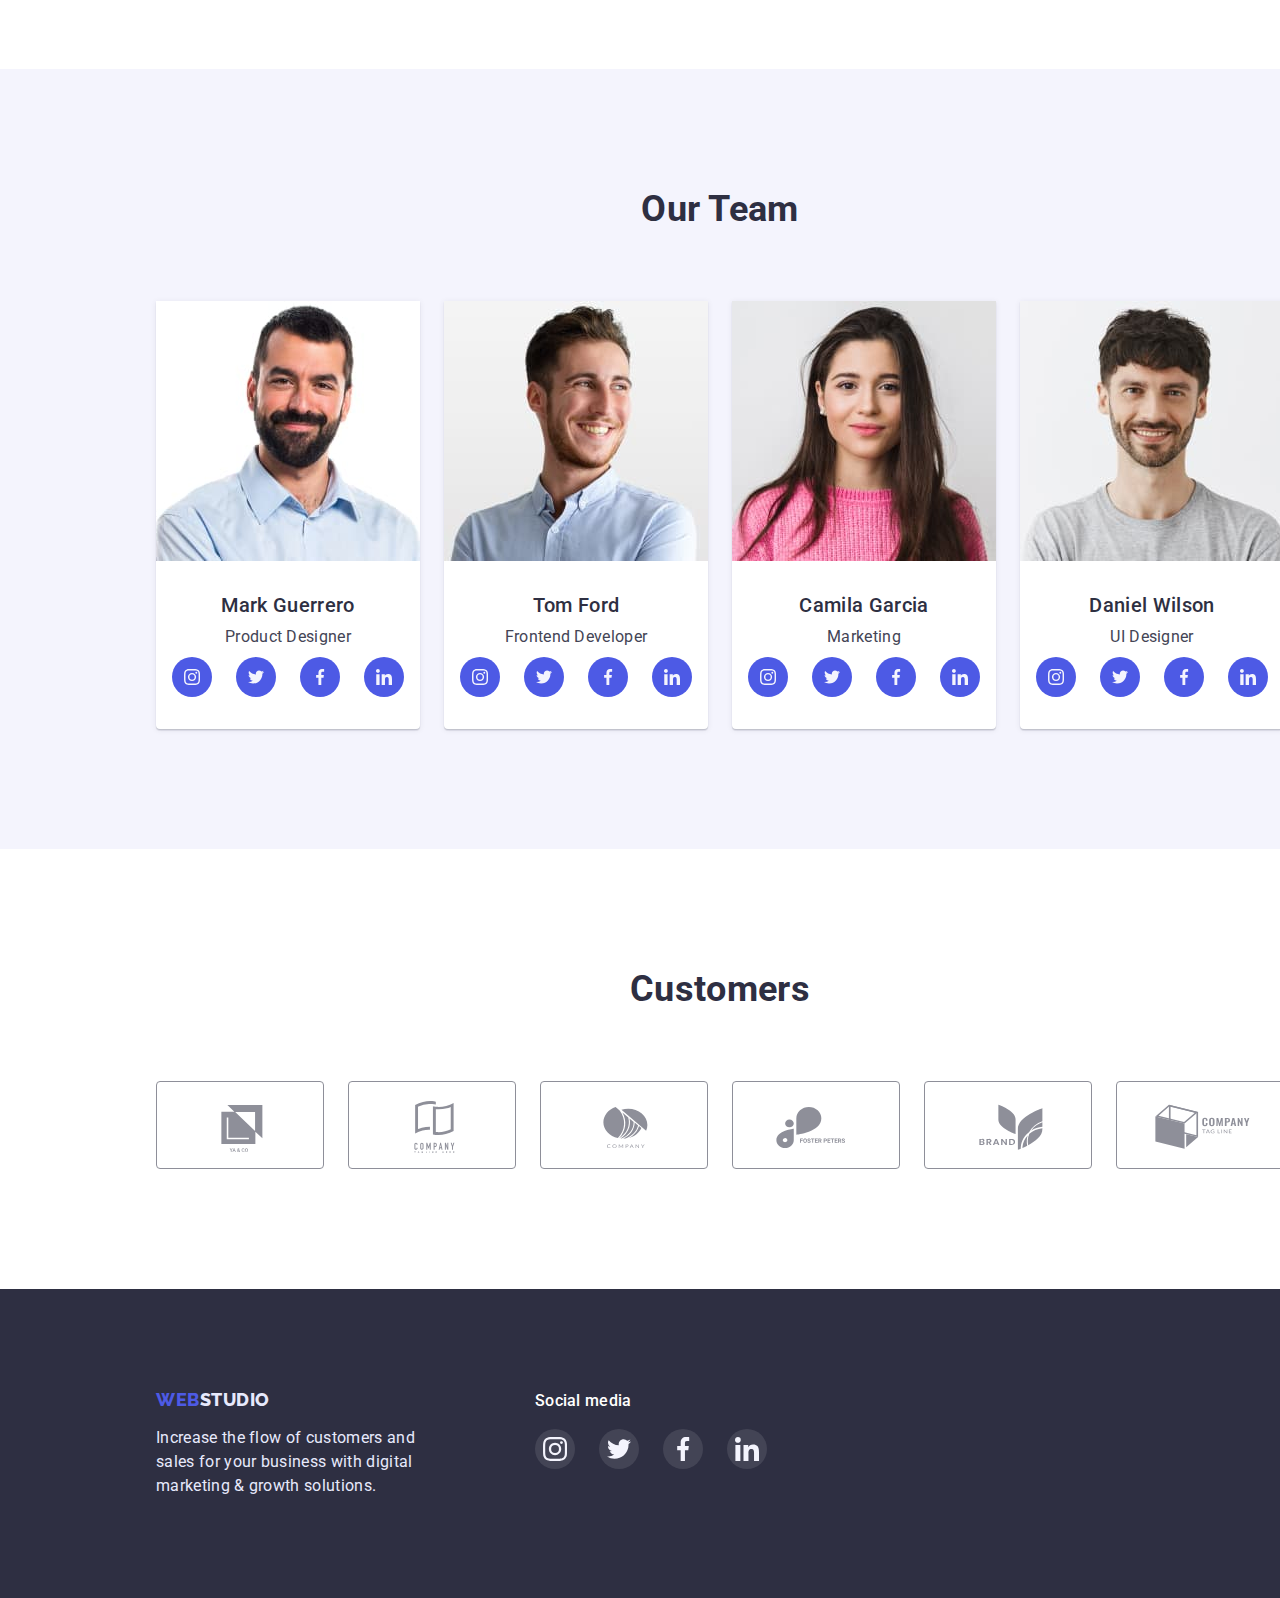
==== commit e9a2ca3a: "Update index.html" ====
--- a/index.html
+++ b/index.html
@@ -544,5 +544,15 @@
         </div>
       </div>
     </footer>
+    <!-- Modal Window -->
+    <div class="backdrop" hidden>
+      <div class="modal">
+        <button class="modal-btn" type="button">
+          <svg class="modal-icon" width="8" height="8">
+            <use href="./images/icons/icons.svg#icon-close"></use>
+          </svg>
+        </button>
+      </div>
+    </div>
   </body>
 </html>
--- a/css/styles.css
+++ b/css/styles.css
@@ -162,6 +162,7 @@
   content: "";
   position: absolute;
   bottom: 0;
+  top: 45px;
   display: block;
   width: 100%;
   height: 4px;
@@ -529,3 +530,43 @@
   border-right: 1px solid #e7e9fc;
   padding: 32px 0px 32px 16px;
 }
+
+/* 
+Modal Window
+*/
+.backdrop {
+  position: fixed;
+  top: 0;
+  left: 0;
+  width: 100%;
+  height: 100%;
+  background-color: rgba(46, 47, 66, 0.4);
+}
+.modal {
+  position: absolute;
+  top: 88px;
+  left: 516px;
+  width: 408px;
+  min-height: 576px;
+  border-radius: 4px;
+  box-shadow: 0px 1px 1px rgba(0, 0, 0, 0.14), 0px 1px 3px rgba(0, 0, 0, 0.12),
+    0px 2px 1px rgba(0, 0, 0, 0.2);
+  background-color: #fcfcfc;
+}
+.modal-btn {
+  position: absolute;
+
+  display: flex;
+  justify-content: center;
+  align-items: center;
+
+  width: 24px;
+  height: 24px;
+  top: 24px;
+  right: 24px;
+  border-radius: 50%;
+  border: 1px solid rgba(0, 0, 0, 0.1);
+  padding: 0;
+}
+.modal-icon {
+}
